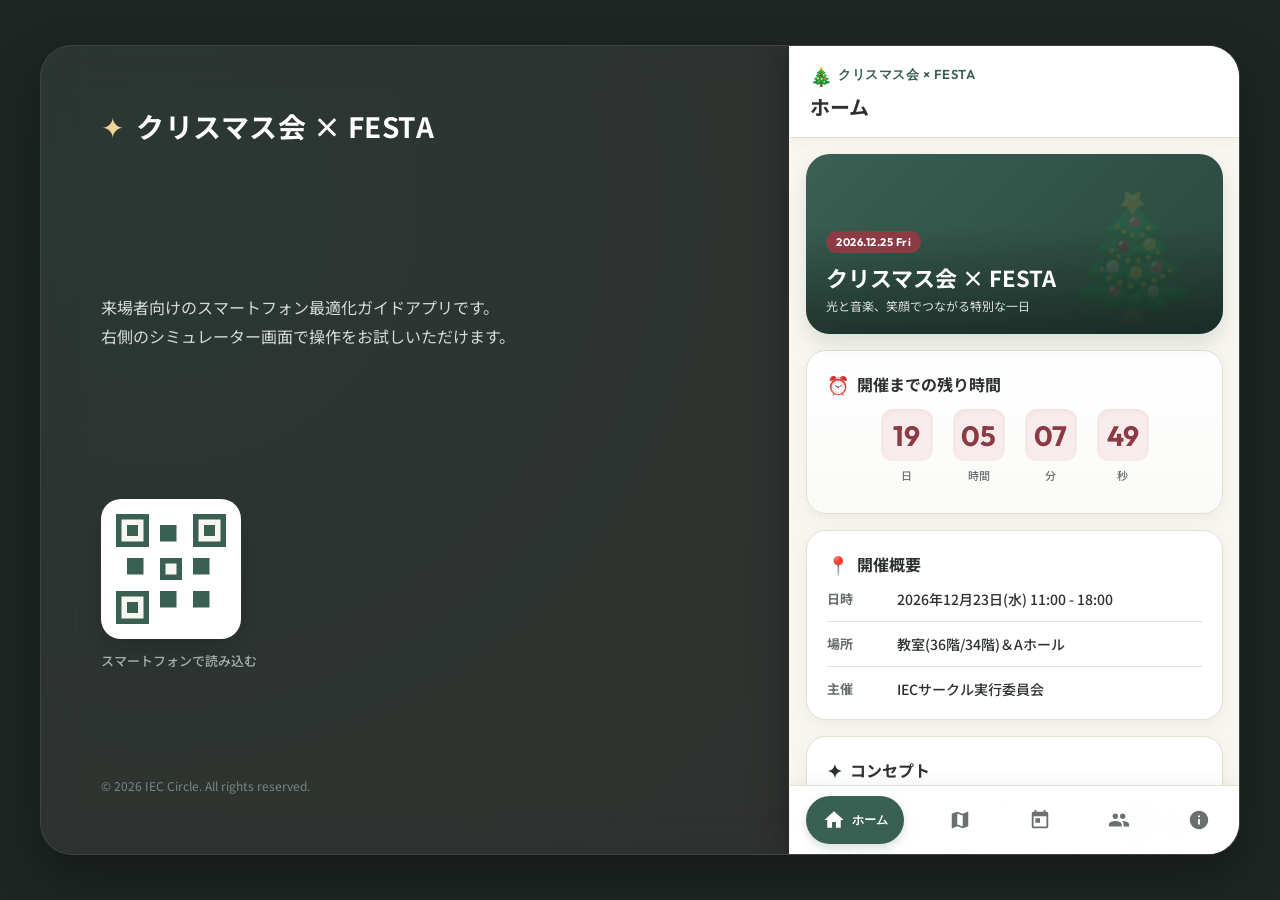
==== index20260730.html @ 0417afcc "Rename index.html to index20260730.html" ====
<!DOCTYPE html>
<html lang="ja">
<head>
  <meta charset="UTF-8">
  <meta name="viewport" content="width=device-width, initial-scale=1.0, maximum-scale=1.0, user-scalable=no, viewport-fit=cover">
  <title>クリスマス会 × FESTA - 会場案内ガイド</title>
  
  <!-- SEO Meta Tags -->
  <meta name="description" content="クリスマス会 × FESTAの来場者向けリアルタイムスマートフォン特化型会場ガイド。マップ、タイムスケジュール、サークル企画などを片手で快適に確認できます。">
  <meta name="author" content="IECサークル">
  <meta property="og:title" content="クリスマス会 × FESTA - 会場案内ガイド">
  <meta property="og:description" content="リアルタイム会場マップ、スケジュール、サークル一覧が確認できるスマートフォン最適化Webアプリ。">
  <meta property="og:type" content="website">
  <meta property="og:image" content="images/icon-512.jpg">
  
  <!-- PWA & Mobile Web App Meta Tags -->
  <meta name="apple-mobile-web-app-capable" content="yes">
  <meta name="apple-mobile-web-app-status-bar-style" content="default">
  <meta name="apple-mobile-web-app-title" content="クリスマスFESTA">
  <link rel="apple-touch-icon" href="images/icon-192.jpg">
  <link rel="manifest" href="manifest.json">
  <meta name="theme-color" content="#3A5F53">
  
  <!-- Google Fonts & Font Awesome (for icons, or we use inline SVG) -->
  <link rel="preconnect" href="https://fonts.googleapis.com">
  <link rel="preconnect" href="https://fonts.gstatic.com" crossorigin>
  <link href="https://fonts.googleapis.com/css2?family=Noto+Sans+JP:wght@400;500;700&family=Outfit:wght@400;500;600;700&display=swap" rel="stylesheet">
  
  <link rel="stylesheet" href="index.css">
  
  <!-- App Data and Main Logic (deferred) -->
  <script src="data.js" defer></script>
  <script src="app.js" defer></script>
</head>
<body>

  <!-- PC表示用の外側ビューワー枠 -->
  <div id="pc-viewer-wrapper">
    <div id="pc-viewer-background"></div>
    <div id="pc-viewer-sidebar">
      <div class="sidebar-logo">
        <span class="logo-star">✦</span>
        <h1>クリスマス会 × FESTA</h1>
      </div>
      <p class="sidebar-description">
        来場者向けのスマートフォン最適化ガイドアプリです。<br>
        右側のシミュレーター画面で操作をお試しいただけます。
      </p>
      <div class="sidebar-qrcode">
        <div class="qrcode-placeholder">
          <!-- QRコード風のプレースホルダー -->
          <svg viewBox="0 0 100 100" width="100" height="100" class="qrcode-svg">
            <rect x="0" y="0" width="30" height="30" fill="#3A5F53" />
            <rect x="5" y="5" width="20" height="20" fill="#F8F6F0" />
            <rect x="10" y="10" width="10" height="10" fill="#3A5F53" />
            
            <rect x="70" y="0" width="30" height="30" fill="#3A5F53" />
            <rect x="75" y="5" width="20" height="20" fill="#F8F6F0" />
            <rect x="80" y="10" width="10" height="10" fill="#3A5F53" />
            
            <rect x="0" y="70" width="30" height="30" fill="#3A5F53" />
            <rect x="5" y="75" width="20" height="20" fill="#F8F6F0" />
            <rect x="10" y="80" width="10" height="10" fill="#3A5F53" />
            
            <rect x="40" y="40" width="20" height="20" fill="#3A5F53" />
            <rect x="45" y="45" width="10" height="10" fill="#F8F6F0" />
            
            <rect x="40" y="10" width="15" height="15" fill="#3A5F53" />
            <rect x="70" y="40" width="15" height="15" fill="#3A5F53" />
            <rect x="10" y="40" width="15" height="15" fill="#3A5F53" />
            <rect x="40" y="70" width="15" height="15" fill="#3A5F53" />
            <rect x="70" y="70" width="15" height="15" fill="#3A5F53" />
          </svg>
        </div>
        <span>スマートフォンで読み込む</span>
      </div>
      <div class="sidebar-footer">
        © 2026 IEC Circle. All rights reserved.
      </div>
    </div>
    
    <!-- スマートフォン実機を模したインナーフレーム -->
    <main id="app-container">
      
      <!-- ヘッダーエリア -->
      <header id="app-header">
        <div class="header-logo">
          <span class="logo-icon">🎄</span>
          <span class="logo-text">クリスマス会 × FESTA</span>
        </div>
        <div id="header-title">Home</div>
      </header>
      
      <!-- メインコンテンツ領域（タブごとに切り替え） -->
      <div id="tab-content">
        
        <!-- ========================================== -->
        <!-- 1. Home タブ (イベント概要) -->
        <!-- ========================================== -->
        <section id="tab-home" class="tab-pane active" aria-labelledby="nav-home">
          <!-- メインビジュアルカード -->
          <div class="hero-card">
            <div class="hero-overlay"></div>
            <div class="hero-content">
              <span class="hero-badge">2026.12.25 Fri</span>
              <h2 class="hero-title">クリスマス会 × FESTA</h2>
              <p class="hero-tagline">光と音楽、笑顔でつながる特別な一日</p>
            </div>
          </div>
          
          <!-- カウントダウンタイマーカード -->
          <div class="content-card countdown-card">
            <h3 class="card-title"><span class="icon">⏰</span>開催までの残り時間</h3>
            <div id="countdown-timer">
              <div class="timer-segment">
                <span class="timer-num" id="timer-days">00</span>
                <span class="timer-label">日</span>
              </div>
              <div class="timer-segment">
                <span class="timer-num" id="timer-hours">00</span>
                <span class="timer-label">時間</span>
              </div>
              <div class="timer-segment">
                <span class="timer-num" id="timer-minutes">00</span>
                <span class="timer-label">分</span>
              </div>
              <div class="timer-segment">
                <span class="timer-num" id="timer-seconds">00</span>
                <span class="timer-label">秒</span>
              </div>
            </div>
            <p id="countdown-finished-msg" class="hidden">🎉 ついに開催しました！会場をお楽しみください！</p>
          </div>
          
          <!-- 開催概要カード -->
          <div class="content-card info-summary-card">
            <h3 class="card-title"><span class="icon">📍</span>開催概要</h3>
            <ul class="summary-list">
              <li>
                <div class="summary-label">日時</div>
                <div class="summary-value" id="summary-date">2026年12月23日(水) 11:00 - 18:00</div>
              </li>
              <li>
                <div class="summary-label">場所</div>
                <div class="summary-value">教室(36階/34階)＆Aホール</div>
              </li>
              <li>
                <div class="summary-label">主催</div>
                <div class="summary-value">IECサークル実行委員会</div>
              </li>
            </ul>
          </div>
          
          <!-- コンセプト・あいさつカード -->
          <div class="content-card concept-card">
            <h3 class="card-title"><span class="icon">✦</span>コンセプト</h3>
            <p class="concept-text">
              今年のテーマは「つなぐ・楽しむ・クリスマスの思い出」。<br>
              ホールでの華やかなステージパフォーマンス、教室での個性豊かなサークル出展やワークショップなど、多彩な企画をご用意しています。片手にこのガイドを持って、会場を余すことなくお楽しみください！
            </p>
          </div>
          
          <!-- クイックショートカットボタン -->
          <div class="quick-links">
            <button class="btn-primary" onclick="switchTab('map')">
              <span>🗺️</span> 会場マップを見る
            </button>
            <button class="btn-secondary" onclick="switchTab('schedule')">
              <span>📅</span> スケジュールを確認
            </button>
          </div>
        </section>
        
        <!-- ========================================== -->
        <!-- 2. Map タブ (インタラクティブマップ) -->
        <!-- ========================================== -->
        <section id="tab-map" class="tab-pane" aria-labelledby="nav-map">
          
          <!-- フロアセレクター -->
          <div class="map-controls-floor">
            <button id="btn-floor-hall" class="floor-selector-btn active" onclick="changeMapFloor('hall')">ホール (B)</button>
            <button id="btn-floor-1f" class="floor-selector-btn" onclick="changeMapFloor('1f')">校舎 1F</button>
            <button id="btn-floor-2f" class="floor-selector-btn" onclick="changeMapFloor('2f')">校舎 2F</button>
          </div>
          
          <!-- マップ表示領域 -->
          <div id="map-viewport" class="map-viewport-container">
            <div id="map-pan-zoom-container">
              <!-- SVGマップがJSによってここにロード/描画される -->
              <svg id="svg-map" viewBox="0 0 800 600" width="100%" height="100%">
                <!-- 定義 (グラデーションやパターン) -->
                <defs>
                  <pattern id="hatch-pattern" width="10" height="10" patternTransform="rotate(45 0 0)" patternUnits="userSpaceOnUse">
                    <line x1="0" y1="0" x2="0" y2="10" stroke="#8C3A43" stroke-width="3" opacity="0.3" />
                  </pattern>
                  <radialGradient id="stage-grad" cx="50%" cy="50%" r="50%">
                    <stop offset="0%" stop-color="#EED595" />
                    <stop offset="100%" stop-color="#D9B44A" />
                  </radialGradient>
                </defs>
                
                <!-- マップ背景 -->
                <rect width="800" height="600" fill="#ECE9E0" rx="8" />
                
                <!-- 各フロアのレイアウトグループ (JSで表示/非表示を切り替え) -->
                <g id="map-floor-hall" class="map-floor-group">
                  <!-- ホールBの外壁 -->
                  <rect x="50" y="50" width="700" height="500" fill="#FFFFFF" stroke="#D5D2C9" stroke-width="4" rx="20" />
                  <!-- 通路/ホールエリア -->
                  <rect x="80" y="80" width="640" height="440" fill="#FBF9F6" rx="10" />
                  
                  <!-- 特設ステージ (B) -->
                  <rect x="120" y="100" width="560" height="120" fill="url(#stage-grad)" rx="10" />
                  <text x="400" y="170" font-family="Noto Sans JP" font-weight="700" font-size="28" fill="#3A5F53" text-anchor="middle">メインステージ</text>
                  
                  <!-- サブエリア -->
                  <rect x="120" y="380" width="220" height="110" fill="#EAE7DE" stroke="#D5D2C9" stroke-dasharray="4" rx="10" />
                  <text x="230" y="445" font-family="Noto Sans JP" font-weight="700" font-size="20" fill="#5B5850" text-anchor="middle">サブエリア (朗読劇)</text>
                  
                  <!-- 本部 (HQ) -->
                  <rect x="480" y="380" width="200" height="110" fill="#E3EDE9" stroke="#3A5F53" stroke-width="2" rx="10" />
                  <text x="580" y="445" font-family="Noto Sans JP" font-weight="700" font-size="20" fill="#3A5F53" text-anchor="middle">本部 (HQ)</text>
                  
                  <!-- 飲食可能エリア (ホール指定席) -->
                  <rect x="360" y="270" width="360" height="80" fill="#EAEAD5" rx="10" />
                  <text x="540" y="315" font-family="Noto Sans JP" font-weight="700" font-size="16" fill="#606030" text-anchor="middle">飲食可能エリア (指定席)</text>
                  
                  <!-- 立入禁止エリア -->
                  <rect x="80" y="270" width="260" height="80" fill="url(#hatch-pattern)" stroke="#8C3A43" stroke-width="1" rx="10" />
                  <text x="210" y="315" font-family="Noto Sans JP" font-weight="700" font-size="16" fill="#8C3A43" text-anchor="middle">関係者以外 立入禁止</text>
                  
                  <!-- ピン配置用 -->
                  <g id="pins-hall"></g>
                </g>
                
                <g id="map-floor-1f" class="map-floor-group hidden">
                  <!-- 校舎 1Fの外壁 -->
                  <rect x="50" y="50" width="700" height="500" fill="#FFFFFF" stroke="#D5D2C9" stroke-width="4" rx="20" />
                  <!-- 廊下 -->
                  <rect x="80" y="260" width="640" height="80" fill="#F0ECE1" />
                  <text x="400" y="308" font-family="Noto Sans JP" font-weight="700" font-size="20" fill="#8A8578" text-anchor="middle">中央廊下</text>
                  
                  <!-- 教室 101 -->
                  <rect x="80" y="80" width="130" height="150" fill="#FCFAF6" stroke="#D5D2C9" stroke-width="2" rx="8" />
                  <text x="145" y="165" font-family="Outfit" font-weight="600" font-size="22" fill="#5B5850" text-anchor="middle">101</text>
                  
                  <!-- 教室 102 -->
                  <rect x="230" y="80" width="130" height="150" fill="#FCFAF6" stroke="#D5D2C9" stroke-width="2" rx="8" />
                  <text x="295" y="165" font-family="Outfit" font-weight="600" font-size="22" fill="#5B5850" text-anchor="middle">102</text>
                  
                  <!-- 教室 103 -->
                  <rect x="440" y="80" width="130" height="150" fill="#FCFAF6" stroke="#D5D2C9" stroke-width="2" rx="8" />
                  <text x="505" y="165" font-family="Outfit" font-weight="600" font-size="22" fill="#5B5850" text-anchor="middle">103</text>
                  
                  <!-- 教室 104 -->
                  <rect x="590" y="80" width="130" height="150" fill="#FCFAF6" stroke="#D5D2C9" stroke-width="2" rx="8" />
                  <text x="655" y="165" font-family="Outfit" font-weight="600" font-size="22" fill="#5B5850" text-anchor="middle">104</text>
                  
                  <!-- 昇降口 / 中庭出口 -->
                  <rect x="300" y="370" width="200" height="150" fill="#EAEAD5" stroke="#B0B080" stroke-width="2" rx="8" />
                  <text x="400" y="445" font-family="Noto Sans JP" font-weight="700" font-size="18" fill="#606030" text-anchor="middle">昇降口・休憩所</text>
                  <text x="400" y="475" font-family="Noto Sans JP" font-size="14" fill="#606030" text-anchor="middle">(飲食可能エリア)</text>
                  
                  <!-- 倉庫 / 立入禁止 -->
                  <rect x="80" y="370" width="180" height="150" fill="url(#hatch-pattern)" stroke="#8C3A43" stroke-width="1" rx="8" />
                  <text x="170" y="455" font-family="Noto Sans JP" font-weight="700" font-size="16" fill="#8C3A43" text-anchor="middle">管理室 (立入禁止)</text>
                  
                  <!-- 階段1 -->
                  <rect x="630" y="370" width="90" height="150" fill="#EAE7DE" stroke="#D5D2C9" stroke-width="2" rx="8" />
                  <path d="M 640,490 L 710,490 M 640,470 L 710,470 M 640,450 L 710,450 M 640,430 L 710,430 M 640,410 L 710,410 M 640,390 L 710,390" stroke="#D5D2C9" stroke-width="2" />
                  <text x="675" y="445" font-family="Noto Sans JP" font-size="14" fill="#8A8578" text-anchor="middle">階段</text>
                  
                  <!-- ピン配置用 -->
                  <g id="pins-1f"></g>
                </g>
                
                <g id="map-floor-2f" class="map-floor-group hidden">
                  <!-- 校舎 2Fの外壁 -->
                  <rect x="50" y="50" width="700" height="500" fill="#FFFFFF" stroke="#D5D2C9" stroke-width="4" rx="20" />
                  <!-- 廊下 -->
                  <rect x="80" y="260" width="640" height="80" fill="#F0ECE1" />
                  <text x="400" y="308" font-family="Noto Sans JP" font-weight="700" font-size="20" fill="#8A8578" text-anchor="middle">中央廊下 2F</text>
                  
                  <!-- 教室 201 -->
                  <rect x="80" y="80" width="130" height="150" fill="#FCFAF6" stroke="#D5D2C9" stroke-width="2" rx="8" />
                  <text x="145" y="165" font-family="Outfit" font-weight="600" font-size="22" fill="#5B5850" text-anchor="middle">201</text>
                  
                  <!-- 教室 202 -->
                  <rect x="230" y="80" width="130" height="150" fill="#FCFAF6" stroke="#D5D2C9" stroke-width="2" rx="8" />
                  <text x="295" y="165" font-family="Outfit" font-weight="600" font-size="22" fill="#5B5850" text-anchor="middle">202</text>
                  
                  <!-- 教室 203 -->
                  <rect x="440" y="80" width="130" height="150" fill="#FCFAF6" stroke="#D5D2C9" stroke-width="2" rx="8" />
                  <text x="505" y="165" font-family="Outfit" font-weight="600" font-size="22" fill="#5B5850" text-anchor="middle">203</text>
                  
                  <!-- 教室 204 -->
                  <rect x="590" y="80" width="130" height="150" fill="#FCFAF6" stroke="#D5D2C9" stroke-width="2" rx="8" />
                  <text x="655" y="165" font-family="Outfit" font-weight="600" font-size="22" fill="#5B5850" text-anchor="middle">204</text>
                  
                  <!-- 教室 205 (空き・準備室) -->
                  <rect x="80" y="370" width="130" height="150" fill="#FCFAF6" stroke="#D5D2C9" stroke-width="2" rx="8" />
                  <text x="145" y="455" font-family="Outfit" font-weight="600" font-size="20" fill="#B0AEAB" text-anchor="middle">205</text>
                  
                  <!-- 教室 206 (空き) -->
                  <rect x="230" y="370" width="130" height="150" fill="#FCFAF6" stroke="#D5D2C9" stroke-width="2" rx="8" />
                  <text x="295" y="455" font-family="Outfit" font-weight="600" font-size="20" fill="#B0AEAB" text-anchor="middle">206</text>
                  
                  <!-- PC室・立入禁止 -->
                  <rect x="380" y="370" width="220" height="150" fill="url(#hatch-pattern)" stroke="#8C3A43" stroke-width="1" rx="8" />
                  <text x="490" y="455" font-family="Noto Sans JP" font-weight="700" font-size="16" fill="#8C3A43" text-anchor="middle">サーバー室 (立入禁止)</text>
                  
                  <!-- 階段1 -->
                  <rect x="630" y="370" width="90" height="150" fill="#EAE7DE" stroke="#D5D2C9" stroke-width="2" rx="8" />
                  <path d="M 640,490 L 710,490 M 640,470 L 710,470 M 640,450 L 710,450 M 640,430 L 710,430 M 640,410 L 710,410 M 640,390 L 710,390" stroke="#D5D2C9" stroke-width="2" />
                  <text x="675" y="445" font-family="Noto Sans JP" font-size="14" fill="#8A8578" text-anchor="middle">階段</text>
                  
                  <!-- ピン配置用 -->
                  <g id="pins-2f"></g>
                </g>
              </svg>
            </div>
            
            <!-- マップ操作用UI（フローティング） -->
            <div class="map-floating-controls">
              <button id="btn-zoom-in" class="map-action-btn" aria-label="拡大">
                <svg viewBox="0 0 24 24" width="24" height="24"><path d="M19 13h-6v6h-2v-6H5v-2h6V5h2v6h6v2z" fill="currentColor"/></svg>
              </button>
              <button id="btn-zoom-out" class="map-action-btn" aria-label="縮小">
                <svg viewBox="0 0 24 24" width="24" height="24"><path d="M19 13H5v-2h14v2z" fill="currentColor"/></svg>
              </button>
              <button id="btn-map-reset" class="map-action-btn" aria-label="リセット">
                <svg viewBox="0 0 24 24" width="24" height="24"><path d="M12 5V1L7 6l5 5V7c3.31 0 6 2.69 6 6s-2.69 6-6 6-6-2.69-6-6H4c0 4.42 3.58 8 8 8s8-3.58 8-8-3.58-8-8-8z" fill="currentColor"/></svg>
              </button>
            </div>
            
            <!-- マップの凡例表示 -->
            <div class="map-legend">
              <div class="legend-item"><span class="legend-box entry-stage"></span>ステージ</div>
              <div class="legend-item"><span class="legend-box entry-hq"></span>本部</div>
              <div class="legend-item"><span class="legend-box entry-eating"></span>飲食可能</div>
              <div class="legend-item"><span class="legend-box entry-restricted"></span>立入禁止</div>
            </div>
          </div>
          
          <!-- サークルプレビューカード (ピンタップ時にスライドイン) -->
          <div id="map-preview-card" class="map-preview-card hidden">
            <button class="preview-close-btn" onclick="hideMapPreview()" aria-label="閉じる">×</button>
            <div class="preview-layout">
              <img id="preview-img" src="" alt="" class="preview-image">
              <div class="preview-info">
                <div class="preview-location" id="preview-loc"></div>
                <h4 class="preview-circle-name" id="preview-name"></h4>
                <p class="preview-title" id="preview-title"></p>
                <button class="preview-action-btn" id="preview-details-btn">詳細・企画内容を見る</button>
              </div>
            </div>
          </div>
          
        </section>
        
        <!-- ========================================== -->
        <!-- 3. Schedule タブ (タイムスケジュール) -->
        <!-- ========================================== -->
        <section id="tab-schedule" class="tab-pane" aria-labelledby="nav-schedule">
          
          <!-- デモ時間シミュレーター（デバッグ・確認用） -->
          <div class="demo-time-simulator">
            <div class="simulator-header">
              <span>⏱️ 時間シミュレーター (動作確認用)</span>
              <label class="switch">
                <input type="checkbox" id="demo-time-toggle">
                <span class="slider round"></span>
              </label>
            </div>
            <div class="simulator-body hidden" id="simulator-controls">
              <div class="time-slider-container">
                <input type="range" id="demo-time-slider" min="570" max="990" step="10" value="600">
                <div class="slider-labels">
                  <span>9:30</span>
                  <span>12:00</span>
                  <span>14:30</span>
                  <span>16:30</span>
                </div>
              </div>
              <div class="current-sim-time">現在の設定時刻: <strong id="demo-time-display">10:00</strong></div>
            </div>
          </div>
          
          <!-- タイムラインリスト -->
          <div class="timeline-container" id="timeline-list">
            <!-- JSで動的に組み立て -->
          </div>
        </section>
        
        <!-- ========================================== -->
        <!-- 4. Circles タブ (サークル企画一覧) -->
        <!-- ========================================== -->
        <section id="tab-circles" class="tab-pane" aria-labelledby="nav-circles">
          <div class="circles-intro">
            全サークルの企画情報を確認できます。タップすると詳細が開きます。
          </div>
          <!-- 1行アコーディオン形式のサークルリスト -->
          <div class="circles-accordion-list" id="circles-list">
            <!-- JSで動的に構築される -->
          </div>
        </section>
        
        <!-- ========================================== -->
        <!-- 5. Info タブ (お問い合わせ・レギュレーション) -->
        <!-- ========================================== -->
        <section id="tab-info" class="tab-pane" aria-labelledby="nav-info">
          
          <!-- 本部連絡先 -->
          <div class="content-card contact-card">
            <h3 class="card-title"><span class="icon">✉️</span>本部へのお問い合わせ</h3>
            <p class="card-text">落とし物、トラブル、急病など、お困りの際は本部スタッフまでお声がけいただくか、以下の連絡先までご連絡ください。</p>
            <a href="mailto:iec@t.iput.ac.jp" id="contact-email-btn" class="btn-primary email-link-btn">
              <span>📧</span> メールで本部に連絡する
            </a>
          </div>
          
          <!-- レギュレーション・案内アコーディオン -->
          <div class="content-card rules-card">
            <h3 class="card-title"><span class="icon">⚠️</span>会場内レギュレーション</h3>
            
            <div class="info-accordion">
              <!-- ルール 1: 飲食について -->
              <div class="info-accordion-item">
                <button class="info-accordion-header" onclick="toggleInfoAccordion(this)">
                  <span class="header-icon">🍔</span>
                  <span class="header-text">飲食可能エリアについて</span>
                  <span class="arrow-icon">∨</span>
                </button>
                <div class="info-accordion-content">
                  <div class="inner-content">
                    <p>校舎内の教室や廊下での飲食は全面禁止となっております。飲食の際は以下の指定スペースをご利用ください。</p>
                    <ul>
                      <li><strong>校舎 1F 昇降口前・休憩室</strong> (屋内)</li>
                      <li><strong>ホール (B) の指定観覧席</strong> (ステージ演目中も可)</li>
                      <li><strong>中庭ウッドデッキ・屋外フリースペース</strong> (屋外)</li>
                    </ul>
                  </div>
                </div>
              </div>
              
              <!-- ルール 2: ゴミの分別 -->
              <div class="info-accordion-item">
                <button class="info-accordion-header" onclick="toggleInfoAccordion(this)">
                  <span class="header-icon">♻️</span>
                  <span class="header-text">ゴミの分別・廃棄ルール</span>
                  <span class="arrow-icon">∨</span>
                </button>
                <div class="info-accordion-content">
                  <div class="inner-content">
                    <p>環境保全と円滑なイベント運営のため、ゴミの分別廃棄にご協力ください。ゴミ箱は会場内に3箇所ございます。</p>
                    <p><strong>分別区分:</strong></p>
                    <ul>
                      <li>可燃ゴミ (食べ残し、紙コップ、割り箸など)</li>
                      <li>プラスチック類 (弁当ガラ、ビニール袋など)</li>
                      <li>缶・ペットボトル (中身を空にして捨ててください)</li>
                    </ul>
                    <p class="sub-text">※一部サークルで配布・販売された容器は、購入したサークルへ返却できる場合もあります。</p>
                  </div>
                </div>
              </div>
              
              <!-- ルール 3: 避難経路 -->
              <div class="info-accordion-item">
                <button class="info-accordion-header" onclick="toggleInfoAccordion(this)">
                  <span class="header-icon">🚨</span>
                  <span class="header-text">緊急時の避難経路と対策</span>
                  <span class="arrow-icon">∨</span>
                </button>
                <div class="info-accordion-content">
                  <div class="inner-content">
                    <p>地震や火災など、非常事態が発生した場合は慌てずに以下の対応をとってください。</p>
                    <ol>
                      <li>館内アナウンスまたはスタッフの拡声器による誘導指示を静かに聞いてください。</li>
                      <li>揺れが収まるまで頭部を保護し、姿勢を低くして待機してください。</li>
                      <li>避難指示が出た場合は、走らず、押さず、速やかに<strong>第一避難場所である「グラウンド」</strong>へ移動してください。</li>
                    </ol>
                    <p class="sub-text">※校舎1F昇降口、およびホール(B)の非常扉が主な避難口となります。</p>
                  </div>
                </div>
              </div>
            </div>
            
          </div>
          
        </section>
        
      </div>
      
      <!-- ボトムナビゲーションバー (参考画像のUIデザイン) -->
      <nav id="bottom-nav">
        <div class="nav-container">
          <button class="nav-btn active" id="nav-home" onclick="switchTab('home')" aria-label="ホーム">
            <span class="nav-icon">
              <!-- Home Icon (SVG) -->
              <svg class="icon-svg" viewBox="0 0 24 24"><path d="M10 20v-6h4v6h5v-8h3L12 3 2 12h3v8z"/></svg>
            </span>
            <span class="nav-label">ホーム</span>
          </button>
          
          <button class="nav-btn" id="nav-map" onclick="switchTab('map')" aria-label="マップ">
            <span class="nav-icon">
              <!-- Map Icon (SVG) -->
              <svg class="icon-svg" viewBox="0 0 24 24"><path d="M20.5 3l-.16.03L15 5.1 9 3 3.36 4.9c-.21.07-.36.25-.36.48v15.12c0 .28.22.5.5.5l.16-.03L9 18.9l6 2.1 5.64-1.9c.21-.07.36-.25.36-.48V3.5c0-.28-.22-.5-.5-.5zM15 19l-6-2.11V5l6 2.11V19z"/></svg>
            </span>
            <span class="nav-label">マップ</span>
          </button>
          
          <button class="nav-btn" id="nav-schedule" onclick="switchTab('schedule')" aria-label="スケジュール">
            <span class="nav-icon">
              <!-- Schedule Icon (SVG) -->
              <svg class="icon-svg" viewBox="0 0 24 24"><path d="M19 3h-1V1h-2v2H8V1H6v2H5c-1.11 0-1.99.9-1.99 2L3 19c0 1.1.89 2 2 2h14c1.1 0 2-.9 2-2V5c0-1.1-.9-2-2-2zm0 16H5V8h14v11zM7 10h5v5H7z"/></svg>
            </span>
            <span class="nav-label">タイムライン</span>
          </button>
          
          <button class="nav-btn" id="nav-circles" onclick="switchTab('circles')" aria-label="サークル">
            <span class="nav-icon">
              <!-- Circles Icon (SVG) -->
              <svg class="icon-svg" viewBox="0 0 24 24"><path d="M16 11c1.66 0 2.99-1.34 2.99-3S17.66 5 16 5s-3 1.34-3 3 1.34 3 3 3zm-8 0c1.66 0 2.99-1.34 2.99-3S9.66 5 8 5 5 6.34 5 8s1.34 3 3 3zm0 2c-2.33 0-7 1.17-7 3.5V19h14v-2.5c0-2.33-4.67-3.5-7-3.5zm8 0c-.29 0-.62.02-.97.05 1.16.84 1.97 1.97 1.97 3.45V19h6v-2.5c0-2.33-4.67-3.5-7-3.5z"/></svg>
            </span>
            <span class="nav-label">サークル</span>
          </button>
          
          <button class="nav-btn" id="nav-info" onclick="switchTab('info')" aria-label="案内">
            <span class="nav-icon">
              <!-- Info Icon (SVG) -->
              <svg class="icon-svg" viewBox="0 0 24 24"><path d="M12 2C6.48 2 2 6.48 2 12s4.48 10 10 10 10-4.48 10-10S17.52 2 12 2zm1 15h-2v-6h2v6zm0-8h-2V7h2v2z"/></svg>
            </span>
            <span class="nav-label">ご案内</span>
          </button>
        </div>
      </nav>
      
    </main>
  </div>

</body>
</html>
---- index.css ----
/* ==========================================================================
   CSS Variables & Global Setup
   ========================================================================== */
:root {
  --bg-primary: #F8F6F0;       /* 暖かみのあるクリームベージュ */
  --bg-card: #FFFFFF;          /* 白背景 */
  --primary: #3A5F53;          /* 深いセージグリーン（クリスマスグリーン） */
  --primary-light: #E3ECE9;    /* 淡いセージグリーン */
  --accent: #8C3A43;           /* 上品なボルドー（クリスマスレッド） */
  --accent-light: #F7EBEB;     /* 淡いボルドー */
  --text-main: #2D3130;        /* メインテキスト色 */
  --text-sub: #6A706D;         /* サブテキスト色 */
  --border: #E3DFD5;           /* 薄いベージュ枠線 */
  --shadow: rgba(58, 79, 70, 0.06);
  --shadow-strong: rgba(58, 79, 70, 0.12);
  --font-family: 'Noto Sans JP', 'Outfit', -apple-system, BlinkMacSystemFont, "Segoe UI", Roboto, sans-serif;
  --transition: all 0.3s cubic-bezier(0.25, 0.8, 0.25, 1);
  --safe-area-bottom: env(safe-area-inset-bottom, 0px);
}

* {
  box-sizing: border-box;
  margin: 0;
  padding: 0;
  -webkit-tap-highlight-color: transparent; /* タップハイライト除去 */
}

body {
  font-family: var(--font-family);
  background-color: #1E2522; /* PC表示時の背景色 */
  color: var(--text-main);
  overflow-x: hidden;
  height: 100vh;
  display: flex;
  justify-content: center;
  align-items: center;
}

/* ==========================================================================
   PC表示用のビューワーフレーム (シミュレータ)
   ========================================================================== */
#pc-viewer-wrapper {
  display: flex;
  width: 100%;
  max-width: 1200px;
  height: 90vh;
  background: rgba(255, 255, 255, 0.05);
  backdrop-filter: blur(20px);
  -webkit-backdrop-filter: blur(20px);
  border-radius: 32px;
  border: 1px solid rgba(255, 255, 255, 0.1);
  box-shadow: 0 20px 50px rgba(0, 0, 0, 0.3);
  overflow: hidden;
  position: relative;
}

#pc-viewer-background {
  position: absolute;
  top: 0;
  left: 0;
  right: 0;
  bottom: 0;
  background-image: radial-gradient(circle at 10% 20%, rgba(58, 95, 83, 0.15) 0%, rgba(140, 58, 67, 0.08) 90%);
  z-index: 1;
  pointer-events: none;
}

#pc-viewer-sidebar {
  flex: 1;
  padding: 60px;
  display: flex;
  flex-direction: column;
  justify-content: space-between;
  color: #FFFFFF;
  z-index: 2;
}

.sidebar-logo {
  display: flex;
  align-items: center;
  gap: 12px;
}

.logo-star {
  font-size: 28px;
  color: #EED595;
  animation: pulse 2s infinite alternate;
}

.sidebar-logo h1 {
  font-size: 28px;
  font-weight: 700;
  letter-spacing: 0.5px;
}

.sidebar-description {
  font-size: 16px;
  line-height: 1.8;
  color: #D5DCD9;
  margin: 40px 0;
}

.sidebar-qrcode {
  display: flex;
  flex-direction: column;
  gap: 12px;
}

.qrcode-placeholder {
  width: 140px;
  height: 140px;
  background: #FFFFFF;
  padding: 15px;
  border-radius: 20px;
  display: flex;
  align-items: center;
  justify-content: center;
  box-shadow: 0 10px 25px rgba(0, 0, 0, 0.15);
}

.qrcode-svg {
  width: 100%;
  height: 100%;
}

.sidebar-qrcode span {
  font-size: 13px;
  color: #A5B0AC;
  font-weight: 500;
}

.sidebar-footer {
  font-size: 12px;
  color: #7A8782;
}

/* ==========================================================================
   スマートフォンコンテナ
   ========================================================================== */
#app-container {
  width: 450px;
  height: 100%;
  background-color: var(--bg-primary);
  box-shadow: -10px 0 30px rgba(0, 0, 0, 0.2);
  display: flex;
  flex-direction: column;
  position: relative;
  z-index: 10;
  overflow: hidden;
  border-left: 1px solid rgba(255, 255, 255, 0.08);
}

/* ==========================================================================
   ヘッダー
   ========================================================================== */
#app-header {
  background-color: var(--bg-card);
  padding: 16px 20px;
  display: flex;
  flex-direction: column;
  gap: 4px;
  border-bottom: 1px solid var(--border);
  box-shadow: 0 2px 10px var(--shadow);
  flex-shrink: 0;
}

.header-logo {
  display: flex;
  align-items: center;
  gap: 6px;
}

.logo-icon {
  font-size: 18px;
}

.logo-text {
  font-family: 'Outfit', sans-serif;
  font-size: 13px;
  font-weight: 600;
  color: var(--primary);
  letter-spacing: 0.5px;
  text-transform: uppercase;
}

#header-title {
  font-size: 20px;
  font-weight: 700;
  color: var(--text-main);
}

/* ==========================================================================
   メインスクロール領域 ＆ タブ制御
   ========================================================================== */
#tab-content {
  flex: 1;
  overflow-y: auto;
  padding: 16px 16px 100px 16px; /* ボトムナビを避けるための下余白 */
  display: flex;
  flex-direction: column;
  position: relative;
  -webkit-overflow-scrolling: touch;
}

.tab-pane {
  display: none;
  opacity: 0;
  width: 100%;
}

.tab-pane.active {
  display: flex;
  flex-direction: column;
  gap: 16px;
  animation: fadeIn 0.4s cubic-bezier(0.25, 0.8, 0.25, 1) forwards;
}

@keyframes fadeIn {
  from {
    opacity: 0;
    transform: translateY(8px);
  }
  to {
    opacity: 1;
    transform: translateY(0);
  }
}

/* ==========================================================================
   共通コンポーネント (カード、ボタンなど)
   ========================================================================== */
.content-card {
  background-color: var(--bg-card);
  border-radius: 20px;
  padding: 20px;
  border: 1px solid var(--border);
  box-shadow: 0 6px 16px var(--shadow);
}

.card-title {
  font-size: 16px;
  font-weight: 700;
  color: var(--text-main);
  margin-bottom: 12px;
  display: flex;
  align-items: center;
  gap: 8px;
}

.card-title .icon {
  font-size: 18px;
}

.btn-primary, .btn-secondary {
  display: flex;
  align-items: center;
  justify-content: center;
  gap: 8px;
  height: 52px;
  border-radius: 16px;
  font-size: 15px;
  font-weight: 700;
  cursor: pointer;
  border: none;
  transition: var(--transition);
  width: 100%;
  box-shadow: 0 4px 10px rgba(0, 0, 0, 0.05);
}

.btn-primary {
  background-color: var(--primary);
  color: #FFFFFF;
}

.btn-primary:active {
  background-color: #2F4D43;
  transform: scale(0.98);
}

.btn-secondary {
  background-color: var(--bg-card);
  color: var(--text-main);
  border: 1px solid var(--border);
}

.btn-secondary:active {
  background-color: var(--bg-primary);
  transform: scale(0.98);
}

/* ==========================================================================
   1. Home タブ スタイル
   ========================================================================== */
.hero-card {
  height: 180px;
  border-radius: 24px;
  position: relative;
  background-color: var(--primary);
  background-image: linear-gradient(135deg, var(--primary) 0%, #2A473E 100%);
  overflow: hidden;
  box-shadow: 0 10px 20px rgba(58, 95, 83, 0.15);
  display: flex;
  align-items: flex-end;
  padding: 20px;
}

/* クリスマスツリーのシルエットなどを背景に配置 */
.hero-card::after {
  content: "🎄";
  position: absolute;
  right: 15px;
  bottom: 0px;
  font-size: 120px;
  opacity: 0.12;
  pointer-events: none;
}

.hero-overlay {
  position: absolute;
  top: 0;
  left: 0;
  width: 100%;
  height: 100%;
  background: linear-gradient(180deg, transparent 40%, rgba(0, 0, 0, 0.4) 100%);
  z-index: 1;
}

.hero-content {
  position: relative;
  z-index: 2;
  color: #FFFFFF;
}

.hero-badge {
  display: inline-block;
  background-color: var(--accent);
  color: #FFFFFF;
  font-family: 'Outfit', sans-serif;
  font-size: 11px;
  font-weight: 700;
  padding: 4px 10px;
  border-radius: 20px;
  margin-bottom: 8px;
  letter-spacing: 0.5px;
}

.hero-title {
  font-size: 22px;
  font-weight: 700;
  margin-bottom: 4px;
}

.hero-tagline {
  font-size: 12px;
  color: rgba(255, 255, 255, 0.85);
}

/* カウントダウンタイマー */
.countdown-card {
  text-align: center;
  background: linear-gradient(180deg, #FFFFFF 0%, #FAFAF8 100%);
}

#countdown-timer {
  display: flex;
  justify-content: center;
  gap: 12px;
  margin: 10px 0;
}

.timer-segment {
  display: flex;
  flex-direction: column;
  align-items: center;
  min-width: 60px;
}

.timer-num {
  font-family: 'Outfit', sans-serif;
  font-size: 28px;
  font-weight: 700;
  color: var(--accent);
  background-color: var(--accent-light);
  width: 52px;
  height: 52px;
  display: flex;
  align-items: center;
  justify-content: center;
  border-radius: 12px;
  box-shadow: inset 0 2px 4px rgba(140, 58, 67, 0.05);
}

.timer-label {
  font-size: 11px;
  font-weight: 500;
  color: var(--text-sub);
  margin-top: 6px;
}

#countdown-finished-msg {
  color: var(--primary);
  font-weight: 700;
  font-size: 15px;
  margin-top: 8px;
}

/* 概要リスト */
.summary-list {
  list-style: none;
}

.summary-list li {
  display: flex;
  padding: 12px 0;
  border-bottom: 1px solid var(--border);
}

.summary-list li:last-child {
  border-bottom: none;
  padding-bottom: 0;
}

.summary-list li:first-child {
  padding-top: 0;
}

.summary-label {
  width: 70px;
  font-size: 13px;
  font-weight: 700;
  color: var(--text-sub);
}

.summary-value {
  flex: 1;
  font-size: 14px;
  font-weight: 500;
  color: var(--text-main);
}

.concept-text {
  font-size: 14px;
  line-height: 1.7;
  color: var(--text-sub);
}

.quick-links {
  display: flex;
  flex-direction: column;
  gap: 12px;
  margin-top: 4px;
}

/* ==========================================================================
   2. Map タブ スタイル
   ========================================================================== */
#tab-map {
  padding: 0;
  height: 100%;
}

.map-controls-floor {
  display: flex;
  background-color: var(--border);
  padding: 4px;
  border-radius: 14px;
  gap: 4px;
  margin: 16px 16px 8px 16px;
  flex-shrink: 0;
}

.floor-selector-btn {
  flex: 1;
  height: 38px;
  border: none;
  background: transparent;
  color: var(--text-sub);
  font-size: 13px;
  font-weight: 700;
  border-radius: 10px;
  cursor: pointer;
  transition: var(--transition);
}

.floor-selector-btn.active {
  background-color: var(--bg-card);
  color: var(--primary);
  box-shadow: 0 4px 8px rgba(0, 0, 0, 0.04);
}

.map-viewport-container {
  flex: 1;
  position: relative;
  background-color: #ECE9E0;
  overflow: hidden;
  border-top: 1px solid var(--border);
  border-bottom: 1px solid var(--border);
  min-height: 350px;
}

#map-pan-zoom-container {
  width: 100%;
  height: 100%;
  cursor: grab;
  transform-origin: 0 0;
  will-change: transform;
}

#map-pan-zoom-container:active {
  cursor: grabbing;
}

.map-floor-group {
  transition: opacity 0.3s ease;
}

.hidden {
  display: none !important;
}

/* SVG ピンのスタイル */
.map-pin {
  cursor: pointer;
  filter: drop-shadow(0 4px 6px rgba(0, 0, 0, 0.15));
  transition: transform 0.2s cubic-bezier(0.175, 0.885, 0.32, 1.275);
}

.map-pin:hover {
  transform: scale(1.15);
}

.map-pin.active {
  transform: scale(1.2) translateY(-2px);
}

.map-pin.active .pin-marker {
  fill: var(--accent);
}

.map-pin.active .pin-pulse {
  animation: pinPulse 1.5s infinite;
}

@keyframes pinPulse {
  0% {
    r: 8;
    opacity: 0.6;
  }
  100% {
    r: 24;
    opacity: 0;
  }
}

/* フローティングマップコントロール */
.map-floating-controls {
  position: absolute;
  right: 16px;
  top: 16px;
  display: flex;
  flex-direction: column;
  gap: 8px;
  z-index: 10;
}

.map-action-btn {
  width: 44px;
  height: 44px;
  background-color: rgba(255, 255, 255, 0.95);
  border: 1px solid var(--border);
  border-radius: 12px;
  display: flex;
  align-items: center;
  justify-content: center;
  cursor: pointer;
  color: var(--text-main);
  box-shadow: 0 4px 10px rgba(0, 0, 0, 0.1);
  transition: var(--transition);
}

.map-action-btn:active {
  transform: scale(0.95);
  background-color: #ECEAE3;
}

/* マップ凡例 */
.map-legend {
  position: absolute;
  left: 16px;
  bottom: 16px;
  background-color: rgba(255, 255, 255, 0.95);
  border: 1px solid var(--border);
  padding: 8px 12px;
  border-radius: 12px;
  box-shadow: 0 4px 10px rgba(0, 0, 0, 0.08);
  display: flex;
  flex-direction: column;
  gap: 4px;
  z-index: 10;
  pointer-events: none;
}

.legend-item {
  display: flex;
  align-items: center;
  gap: 6px;
  font-size: 11px;
  font-weight: 500;
  color: var(--text-sub);
}

.legend-box {
  width: 14px;
  height: 14px;
  border-radius: 3px;
  border: 1px solid rgba(0, 0, 0, 0.1);
}

.legend-box.entry-stage { background-image: linear-gradient(135deg, #EED595 0%, #D9B44A 100%); }
.legend-box.entry-hq { background-color: #E3EDE9; border-color: #3A5F53; }
.legend-box.entry-eating { background-color: #EAEAD5; border-color: #B0B080; }
.legend-box.entry-restricted { background-color: #F8ECEE; border-color: #8C3A43; background-image: repeating-linear-gradient(45deg, transparent, transparent 3px, rgba(140, 58, 67, 0.15) 3px, rgba(140, 58, 67, 0.15) 6px); }

/* ピンタップ時の詳細プレビューカード */
.map-preview-card {
  position: absolute;
  bottom: 0;
  left: 0;
  right: 0;
  background-color: var(--bg-card);
  border-top-left-radius: 24px;
  border-top-right-radius: 24px;
  padding: 20px;
  box-shadow: 0 -10px 25px rgba(0, 0, 0, 0.12);
  z-index: 20;
  transition: transform 0.3s cubic-bezier(0.25, 0.8, 0.25, 1);
  transform: translateY(0);
}

.map-preview-card.hidden {
  transform: translateY(100%);
  display: block !important; /* スライドをスムーズに行うためにDOM上では常に配置 */
}

.preview-close-btn {
  position: absolute;
  right: 16px;
  top: 12px;
  font-size: 22px;
  color: var(--text-sub);
  background: transparent;
  border: none;
  cursor: pointer;
  width: 32px;
  height: 32px;
}

.preview-layout {
  display: flex;
  gap: 16px;
}

.preview-image {
  width: 90px;
  height: 90px;
  object-fit: cover;
  border-radius: 16px;
  border: 1px solid var(--border);
}

.preview-info {
  flex: 1;
  display: flex;
  flex-direction: column;
  justify-content: space-between;
}

.preview-location {
  font-size: 11px;
  font-weight: 700;
  color: var(--accent);
  background-color: var(--accent-light);
  padding: 2px 8px;
  border-radius: 20px;
  align-self: flex-start;
}

.preview-circle-name {
  font-size: 15px;
  font-weight: 700;
  color: var(--text-main);
  margin-top: 4px;
}

.preview-title {
  font-size: 13px;
  color: var(--text-sub);
  margin-bottom: 8px;
}

.preview-action-btn {
  background-color: var(--primary);
  color: #FFFFFF;
  border: none;
  border-radius: 10px;
  font-size: 12px;
  font-weight: 700;
  height: 34px;
  width: 100%;
  cursor: pointer;
}

/* ==========================================================================
   3. Schedule タブ スタイル
   ========================================================================== */
/* デモ時間シミュレーター */
.demo-time-simulator {
  background-color: var(--bg-card);
  border-radius: 16px;
  border: 1px solid var(--border);
  padding: 12px 16px;
  box-shadow: 0 4px 10px var(--shadow);
}

.simulator-header {
  display: flex;
  justify-content: space-between;
  align-items: center;
  font-size: 13px;
  font-weight: 700;
}

.switch {
  position: relative;
  display: inline-block;
  width: 44px;
  height: 24px;
}

.switch input {
  opacity: 0;
  width: 0;
  height: 0;
}

.slider {
  position: absolute;
  cursor: pointer;
  top: 0;
  left: 0;
  right: 0;
  bottom: 0;
  background-color: #CCC;
  transition: .4s;
}

.slider:before {
  position: absolute;
  content: "";
  height: 18px;
  width: 18px;
  left: 3px;
  bottom: 3px;
  background-color: white;
  transition: .4s;
}

input:checked + .slider {
  background-color: var(--primary);
}

input:checked + .slider:before {
  transform: translateX(20px);
}

.slider.round {
  border-radius: 24px;
}

.slider.round:before {
  border-radius: 50%;
}

.simulator-body {
  margin-top: 12px;
  display: flex;
  flex-direction: column;
  gap: 8px;
}

.time-slider-container {
  display: flex;
  flex-direction: column;
  gap: 4px;
}

#demo-time-slider {
  width: 100%;
  accent-color: var(--primary);
  height: 6px;
  background: var(--border);
  border-radius: 3px;
  outline: none;
}

.slider-labels {
  display: flex;
  justify-content: space-between;
  font-size: 10px;
  color: var(--text-sub);
  font-weight: 500;
}

.current-sim-time {
  font-size: 12px;
  color: var(--text-main);
  text-align: right;
}

/* タイムラインUI */
.timeline-container {
  position: relative;
  padding-left: 20px;
  margin-top: 8px;
}

/* タイムライン縦線 */
.timeline-container::before {
  content: '';
  position: absolute;
  left: 6px;
  top: 10px;
  bottom: 10px;
  width: 3px;
  background-color: var(--border);
  border-radius: 2px;
}

.timeline-item {
  position: relative;
  margin-bottom: 20px;
  display: flex;
  flex-direction: column;
  gap: 6px;
}

.timeline-item:last-child {
  margin-bottom: 0;
}

/* タイムラインの丸ポインタ */
.timeline-dot {
  position: absolute;
  left: -20px;
  top: 14px;
  width: 15px;
  height: 15px;
  border-radius: 50%;
  background-color: var(--bg-primary);
  border: 3px solid var(--border);
  z-index: 2;
  transition: var(--transition);
}

.timeline-card {
  background-color: var(--bg-card);
  border-radius: 16px;
  padding: 14px 16px;
  border: 1px solid var(--border);
  box-shadow: 0 4px 12px var(--shadow);
  display: flex;
  flex-direction: column;
  gap: 8px;
  cursor: pointer;
  transition: var(--transition);
}

.timeline-card:active {
  transform: scale(0.98);
}

.timeline-header {
  display: flex;
  justify-content: space-between;
  align-items: center;
}

.timeline-time {
  font-family: 'Outfit', sans-serif;
  font-size: 13px;
  font-weight: 700;
  color: var(--text-sub);
}

.timeline-badge-now {
  background-color: var(--primary);
  color: #FFFFFF;
  font-size: 10px;
  font-weight: 700;
  padding: 2px 8px;
  border-radius: 20px;
  animation: pulseNow 1.5s infinite;
  display: none; /* デフォルト非表示、NOW時にJSで表示 */
}

@keyframes pulseNow {
  0% { transform: scale(1); opacity: 1; }
  50% { transform: scale(1.05); opacity: 0.85; }
  100% { transform: scale(1); opacity: 1; }
}

.timeline-title {
  font-size: 15px;
  font-weight: 700;
  color: var(--text-main);
}

.timeline-footer {
  display: flex;
  justify-content: space-between;
  align-items: center;
  font-size: 12px;
}

.timeline-location {
  color: var(--accent);
  font-weight: 600;
  background-color: var(--accent-light);
  padding: 2px 8px;
  border-radius: 20px;
}

.timeline-circle-link {
  color: var(--primary);
  font-weight: 700;
  display: flex;
  align-items: center;
  gap: 2px;
}

/* 現在進行中のタイムラインアイテムのハイライトスタイル */
.timeline-item.now .timeline-dot {
  background-color: var(--primary);
  border-color: var(--primary-light);
  box-shadow: 0 0 0 4px rgba(58, 95, 83, 0.2);
}

.timeline-item.now .timeline-card {
  border-color: var(--primary);
  background-color: var(--primary-light);
  box-shadow: 0 6px 16px rgba(58, 95, 83, 0.08);
}

.timeline-item.now .timeline-time {
  color: var(--primary);
}

.timeline-item.now .timeline-badge-now {
  display: inline-block;
}

/* ==========================================================================
   4. Circles タブ スタイル
   ========================================================================== */
.circles-intro {
  font-size: 13px;
  color: var(--text-sub);
  margin-bottom: 4px;
}

.circles-accordion-list {
  display: flex;
  flex-direction: column;
  gap: 12px;
}

/* 1行アコーディオンカード */
.circle-accordion-item {
  background-color: var(--bg-card);
  border-radius: 16px;
  border: 1px solid var(--border);
  box-shadow: 0 4px 10px var(--shadow);
  overflow: hidden;
  transition: var(--transition);
}

/* ヘッダー部分（常に表示されるタップ領域） */
.circle-accordion-header {
  width: 100%;
  height: 54px;
  background: transparent;
  border: none;
  padding: 0 20px;
  display: flex;
  justify-content: space-between;
  align-items: center;
  cursor: pointer;
}

.circle-header-left {
  display: flex;
  align-items: center;
  gap: 10px;
  text-align: left;
}

.circle-number {
  font-family: 'Outfit', sans-serif;
  font-size: 12px;
  font-weight: 700;
  color: var(--text-sub);
  background-color: var(--bg-primary);
  width: 24px;
  height: 24px;
  display: flex;
  align-items: center;
  justify-content: center;
  border-radius: 50%;
}

.circle-list-name {
  font-size: 15px;
  font-weight: 700;
  color: var(--text-main);
}

.circle-list-loc {
  font-size: 11px;
  font-weight: 700;
  color: var(--accent);
  background-color: var(--accent-light);
  padding: 2px 8px;
  border-radius: 20px;
}

.circle-arrow {
  font-size: 16px;
  font-weight: 700;
  color: var(--text-sub);
  transition: transform 0.3s cubic-bezier(0.25, 0.8, 0.25, 1);
}

/* コンテンツ部分（アコーディオン展開される領域） */
.circle-accordion-content {
  max-height: 0;
  opacity: 0;
  overflow: hidden;
  transition: max-height 0.35s cubic-bezier(0.25, 0.8, 0.25, 1), opacity 0.35s ease;
  border-top: 0px solid transparent;
}

.circle-accordion-inner {
  padding: 0 20px 20px 20px;
  display: flex;
  flex-direction: column;
  gap: 12px;
}

.circle-detail-image {
  width: 100%;
  height: 180px;
  object-fit: cover;
  border-radius: 12px;
  border: 1px solid var(--border);
}

.circle-detail-title {
  font-size: 16px;
  font-weight: 700;
  color: var(--primary);
  margin-top: 4px;
}

.circle-detail-desc {
  font-size: 13px;
  line-height: 1.6;
  color: var(--text-sub);
}

.circle-detail-map-btn {
  height: 40px;
  font-size: 13px;
}

/* 展開状態のクラス */
.circle-accordion-item.open {
  border-color: var(--primary);
  box-shadow: 0 8px 20px rgba(58, 95, 83, 0.08);
}

.circle-accordion-item.open .circle-accordion-content {
  max-height: 1000px; /* 十分な高さ */
  opacity: 1;
  border-top: 1px solid var(--border);
}

.circle-accordion-item.open .circle-arrow {
  transform: rotate(180deg);
  color: var(--primary);
}

/* ==========================================================================
   5. Info タブ スタイル
   ========================================================================== */
.contact-card {
  text-align: center;
}

.card-text {
  font-size: 13px;
  line-height: 1.6;
  color: var(--text-sub);
  margin-bottom: 16px;
}

.email-link-btn {
  text-decoration: none;
}

/* 一般案内用アコーディオン */
.info-accordion {
  display: flex;
  flex-direction: column;
  gap: 10px;
  margin-top: 8px;
}

.info-accordion-item {
  border: 1px solid var(--border);
  border-radius: 12px;
  overflow: hidden;
}

.info-accordion-header {
  width: 100%;
  height: 48px;
  background-color: var(--bg-primary);
  border: none;
  padding: 0 16px;
  display: flex;
  align-items: center;
  cursor: pointer;
}

.info-accordion-header .header-icon {
  font-size: 16px;
  margin-right: 10px;
}

.info-accordion-header .header-text {
  flex: 1;
  font-size: 13px;
  font-weight: 700;
  color: var(--text-main);
  text-align: left;
}

.info-accordion-header .arrow-icon {
  font-size: 14px;
  color: var(--text-sub);
  transition: transform 0.3s ease;
}

.info-accordion-content {
  max-height: 0;
  opacity: 0;
  overflow: hidden;
  transition: max-height 0.3s ease, opacity 0.3s ease;
  background-color: #FFFFFF;
}

.info-accordion-content .inner-content {
  padding: 16px;
  font-size: 13px;
  line-height: 1.6;
  color: var(--text-sub);
}

.info-accordion-content ul, .info-accordion-content ol {
  margin: 8px 0;
  padding-left: 20px;
}

.info-accordion-content li {
  margin-bottom: 6px;
}

.info-accordion-content .sub-text {
  font-size: 11px;
  color: #909794;
  margin-top: 8px;
}

/* 開いた状態の回転 */
.info-accordion-item.open .info-accordion-content {
  max-height: 500px;
  opacity: 1;
  border-top: 1px solid var(--border);
}

.info-accordion-item.open .arrow-icon {
  transform: rotate(180deg);
}

/* ==========================================================================
   ボトムナビゲーションバー（参考画像UI準拠）
   ========================================================================== */
#bottom-nav {
  position: absolute;
  bottom: 0;
  left: 0;
  width: 100%;
  background-color: rgba(255, 255, 255, 0.95);
  backdrop-filter: blur(10px);
  -webkit-backdrop-filter: blur(10px);
  border-top: 1px solid var(--border);
  padding: 10px 16px calc(10px + var(--safe-area-bottom)) 16px;
  z-index: 100;
  flex-shrink: 0;
  box-shadow: 0 -4px 15px rgba(0, 0, 0, 0.04);
}

.nav-container {
  display: flex;
  justify-content: space-between;
  align-items: center;
  max-width: 100%;
}

.nav-btn {
  display: flex;
  align-items: center;
  justify-content: center;
  height: 48px;
  border: none;
  background: transparent;
  color: var(--text-sub);
  cursor: pointer;
  transition: all 0.3s cubic-bezier(0.4, 0, 0.2, 1);
  border-radius: 24px;
  padding: 0 12px;
  gap: 6px;
}

.nav-icon {
  width: 24px;
  height: 24px;
  display: flex;
  align-items: center;
  justify-content: center;
}

.icon-svg {
  width: 22px;
  height: 22px;
  fill: currentColor;
  transition: transform 0.2s ease;
}

.nav-label {
  font-size: 12px;
  font-weight: 700;
  display: none; /* デフォルト非表示 */
}

/* アクティブボタンのスタイル（参考画像ベースの丸みのあるカプセル型） */
.nav-btn.active {
  background-color: var(--primary);
  color: #FFFFFF;
  padding: 0 16px;
  box-shadow: 0 4px 10px rgba(58, 95, 83, 0.2);
}

.nav-btn.active .icon-svg {
  transform: scale(1.05);
}

.nav-btn.active .nav-label {
  display: inline-block;
  animation: slideInText 0.2s cubic-bezier(0.4, 0, 0.2, 1) forwards;
}

@keyframes slideInText {
  from {
    opacity: 0;
    transform: translateX(-4px);
  }
  to {
    opacity: 1;
    transform: translateX(0);
  }
}

/* ==========================================================================
   レスポンシブデザイン（モバイル・PCの切り替え）
   ========================================================================== */
/* スマートフォン単体の画面幅（768px未満）の時 */
@media (max-width: 768px) {
  body {
    background-color: var(--bg-primary);
  }

  #pc-viewer-wrapper {
    width: 100vw;
    height: 100vh;
    border-radius: 0;
    border: none;
    box-shadow: none;
    background: transparent;
    backdrop-filter: none;
    -webkit-backdrop-filter: none;
  }

  #pc-viewer-background,
  #pc-viewer-sidebar {
    display: none; /* サイドバーと背景を非表示 */
  }

  #app-container {
    width: 100vw;
    height: 100vh;
    box-shadow: none;
    border-left: none;
  }
}

/* ==========================================================================
   アニメーション用 keyframes
   ========================================================================== */
@keyframes pulse {
  0% { transform: scale(1); filter: drop-shadow(0 0 2px rgba(238, 213, 149, 0.4)); }
  100% { transform: scale(1.1); filter: drop-shadow(0 0 8px rgba(238, 213, 149, 0.8)); }
}
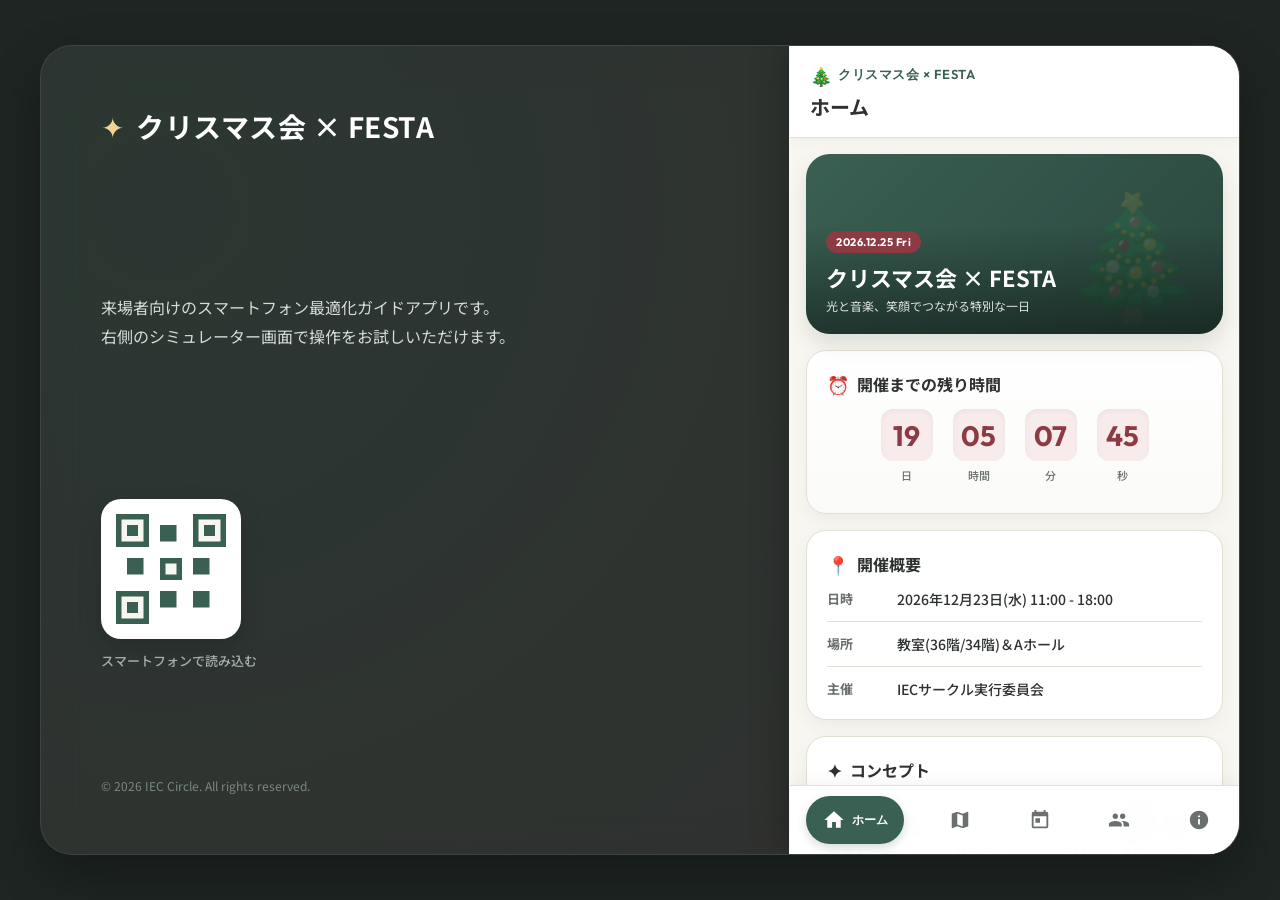
==== commit ec312e90: "Update index20260730.html" ====
--- a/index20260730.html
+++ b/index20260730.html
@@ -26,11 +26,11 @@
   <link rel="preconnect" href="https://fonts.gstatic.com" crossorigin>
   <link href="https://fonts.googleapis.com/css2?family=Noto+Sans+JP:wght@400;500;700&family=Outfit:wght@400;500;600;700&display=swap" rel="stylesheet">
   
-  <link rel="stylesheet" href="index.css">
+  <link rel="stylesheet" href="index.css?v=1">
   
   <!-- App Data and Main Logic (deferred) -->
-  <script src="data.js" defer></script>
-  <script src="app.js" defer></script>
+  <script src="data.js?=1" defer></script>
+  <script src="app.js?=1" defer></script>
 </head>
 <body>
 
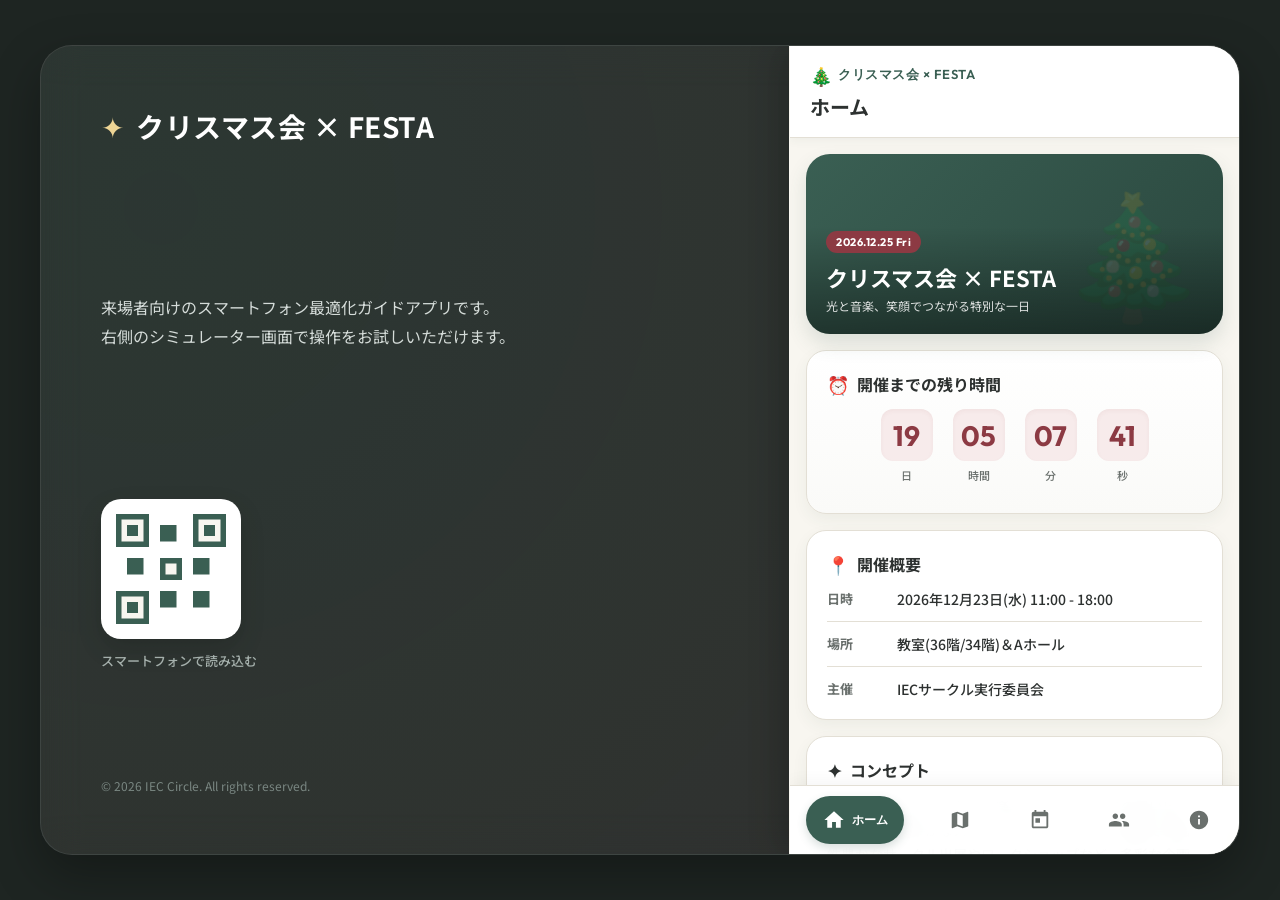
==== commit 292452b5: "Update index20260730.html" ====
--- a/index20260730.html
+++ b/index20260730.html
@@ -26,11 +26,11 @@
   <link rel="preconnect" href="https://fonts.gstatic.com" crossorigin>
   <link href="https://fonts.googleapis.com/css2?family=Noto+Sans+JP:wght@400;500;700&family=Outfit:wght@400;500;600;700&display=swap" rel="stylesheet">
   
-  <link rel="stylesheet" href="index.css?v=1">
+  <link rel="stylesheet" href="index.css?v=2">
   
   <!-- App Data and Main Logic (deferred) -->
-  <script src="data.js?=1" defer></script>
-  <script src="app.js?=1" defer></script>
+  <script src="data.js?=2" defer></script>
+  <script src="app.js?=2" defer></script>
 </head>
 <body>
 
